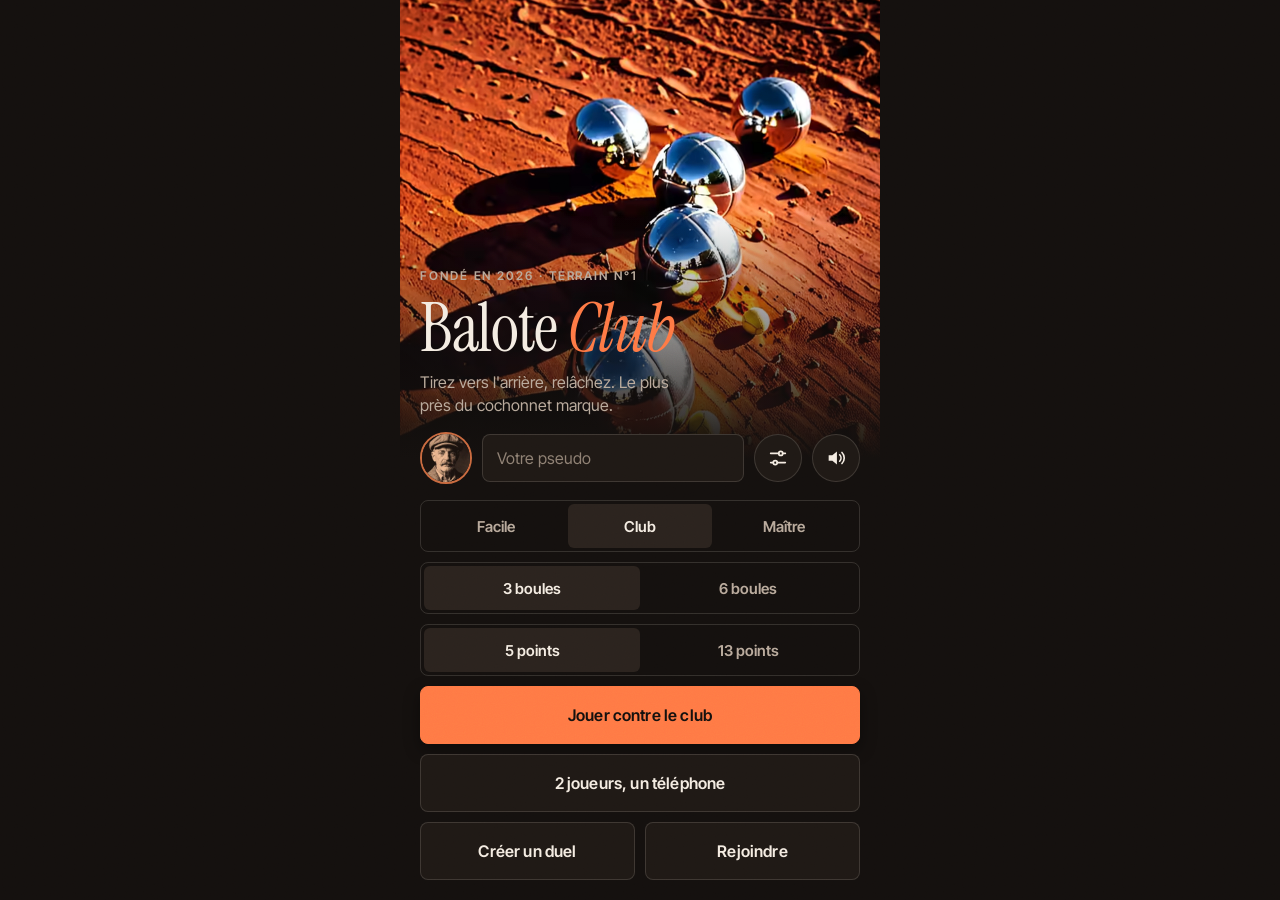
==== index.html @ 2eed2e24 "Terrain long et très long : roulage allongé, caméra redressée, pas de terrain plus court que 640 Co-" ====
<!doctype html>
<html lang="fr">
<head>
  <meta charset="utf-8">
  <meta name="viewport" content="width=device-width, initial-scale=1, viewport-fit=cover">
  <meta name="theme-color" content="#14100e">
  <meta name="description" content="Balote Club — pétanque tour par tour, en solo contre le club ou en duel à distance.">
  <title>Balote Club</title>
  <link rel="icon" href="data:image/svg+xml,%3Csvg xmlns='http://www.w3.org/2000/svg' viewBox='0 0 32 32'%3E%3Ccircle cx='16' cy='16' r='15' fill='%2314100e'/%3E%3Ccircle cx='16' cy='16' r='9' fill='%23c96a3f'/%3E%3Ccircle cx='13' cy='13' r='3' fill='%23f0a17c'/%3E%3C/svg%3E">
  <link rel="preload" href="assets/fonts/instrument-serif-latin-400.woff2" as="font" type="font/woff2" crossorigin>
  <link rel="preload" href="assets/fonts/inter-tight-latin-600.woff2" as="font" type="font/woff2" crossorigin>
  <link rel="preload" as="image" type="image/avif"
        imagesrcset="assets/img/hero-720.avif 720w, assets/img/hero-1080.avif 1080w, assets/img/hero-1440.avif 1440w"
        imagesizes="(min-width: 560px) 480px, 100vw" fetchpriority="high">
  <link rel="stylesheet" href="css/tokens.css">
  <link rel="stylesheet" href="css/app.css">
  <script type="module" src="js/main.js"></script>
</head>
<body>
  <div class="grain" aria-hidden="true"></div>

  <main id="app" class="app">

    <!-- Menu -->
    <section id="ecran-menu" class="ecran ecran--menu est-actif" aria-labelledby="titre-menu">
      <picture class="hero">
        <source type="image/avif" srcset="assets/img/hero-720.avif 720w, assets/img/hero-1080.avif 1080w, assets/img/hero-1440.avif 1440w" sizes="(min-width: 560px) 480px, 100vw">
        <source type="image/webp" srcset="assets/img/hero-720.webp 720w, assets/img/hero-1080.webp 1080w, assets/img/hero-1440.webp 1440w" sizes="(min-width: 560px) 480px, 100vw">
        <img src="assets/img/hero-1080.webp" width="1080" height="1350" alt="Trois boules et un cochonnet sur l'argile, en lumière rasante de fin de journée" loading="eager" fetchpriority="high" decoding="async">
      </picture>
      <div class="menu-corps">
        <p class="surtitre">Fondé en 2026 · Terrain n°1</p>
        <h1 id="titre-menu" class="titre">Balote <em>Club</em></h1>
        <p class="accroche">Tirez vers l'arrière, relâchez. Le plus près du cochonnet marque.</p>

        <div class="profil">
          <button type="button" class="avatar-btn" id="btn-avatar" aria-label="Changer d'avatar">
            <img id="avatar-moi" src="assets/avatars/01.webp" width="48" height="48" alt="">
          </button>
          <label class="champ champ--pseudo">
            <span class="sr">Pseudo</span>
            <input id="pseudo" type="text" maxlength="14" autocomplete="nickname" spellcheck="false" placeholder="Votre pseudo">
          </label>
          <button type="button" class="icone-btn" id="btn-reglages" aria-label="Réglages du terrain">
            <svg viewBox="0 0 24 24" width="22" height="22" aria-hidden="true"><path d="M4 7h9M17 7h3M4 17h3M11 17h9" stroke="currentColor" stroke-width="1.8" stroke-linecap="round" fill="none"/><circle cx="15" cy="7" r="2.2" fill="none" stroke="currentColor" stroke-width="1.8"/><circle cx="9" cy="17" r="2.2" fill="none" stroke="currentColor" stroke-width="1.8"/></svg>
          </button>
          <button type="button" class="icone-btn" id="btn-son" aria-pressed="true" aria-label="Son activé">
            <svg viewBox="0 0 24 24" width="22" height="22" aria-hidden="true"><path class="ic-hp" d="M4 9h4l5-4v14l-5-4H4z" fill="currentColor"/><path class="ic-on" d="M16 8.5a5 5 0 0 1 0 7M18.5 6a8.5 8.5 0 0 1 0 12" stroke="currentColor" stroke-width="1.8" fill="none" stroke-linecap="round"/><path class="ic-off" d="M16 9l5 6M21 9l-5 6" stroke="currentColor" stroke-width="1.8" stroke-linecap="round"/></svg>
          </button>
        </div>

        <div class="actions">
          <div class="segment" role="radiogroup" aria-label="Niveau du bot">
            <button type="button" role="radio" aria-checked="false" data-niveau="0">Facile</button>
            <button type="button" role="radio" aria-checked="true" data-niveau="1">Club</button>
            <button type="button" role="radio" aria-checked="false" data-niveau="2">Maître</button>
          </div>
          <div class="segment segment--boules" role="radiogroup" aria-label="Boules par joueur (solo)">
            <button type="button" role="radio" aria-checked="true" data-boules="3">3 boules</button>
            <button type="button" role="radio" aria-checked="false" data-boules="6">6 boules</button>
          </div>
          <div class="segment segment--but" role="radiogroup" aria-label="Points pour gagner (solo et deux joueurs)">
            <button type="button" role="radio" aria-checked="true" data-but="5">5 points</button>
            <button type="button" role="radio" aria-checked="false" data-but="13">13 points</button>
          </div>
          <button type="button" class="btn btn--plein" id="btn-solo">Jouer contre le club</button>
          <button type="button" class="btn" id="btn-local">2 joueurs, un téléphone</button>
          <div class="rangee">
            <button type="button" class="btn" id="btn-creer">Créer un duel</button>
            <button type="button" class="btn" id="btn-rejoindre">Rejoindre</button>
          </div>
        </div>
      </div>
    </section>

    <!-- Rejoindre -->
    <section id="ecran-rejoindre" class="ecran ecran--salon" aria-labelledby="titre-rejoindre" hidden>
      <div class="fond-ambiance" aria-hidden="true"></div>
      <div class="salon-corps">
        <p class="surtitre">Duel à distance</p>
        <h2 id="titre-rejoindre" class="titre titre--m">Entrer le code</h2>
        <form id="form-code" class="form-code" autocomplete="off">
          <label class="champ champ--code">
            <span class="sr">Code du salon</span>
            <input id="saisie-code" type="text" inputmode="text" maxlength="5" pattern="[A-Za-z0-9]{5}" autocapitalize="characters" spellcheck="false" placeholder="A1B2C" required>
          </label>
          <p id="erreur-code" class="message message--erreur" role="alert"></p>
          <button type="submit" class="btn btn--plein">Rejoindre la partie</button>
        </form>
        <button type="button" class="btn btn--fantome" data-retour>Retour</button>
      </div>
    </section>

    <!-- Salon -->
    <section id="ecran-salon" class="ecran ecran--salon" aria-labelledby="titre-salon" hidden>
      <div class="fond-ambiance" aria-hidden="true"></div>
      <div class="salon-corps">
        <p class="surtitre">Salon privé</p>
        <h2 id="titre-salon" class="titre titre--m">Code du duel</h2>
        <p id="code-salon" class="code" aria-live="polite">-----</p>
        <button type="button" class="btn" id="btn-copier">Copier le lien</button>
        <div class="vs">
          <div class="joueur joueur--rouge">
            <img id="salon-avatar-0" src="assets/avatars/01.webp" width="72" height="72" alt="">
            <span id="salon-nom-0">Vous</span>
          </div>
          <span class="vs-sep">contre</span>
          <div class="joueur joueur--bleu">
            <img id="salon-avatar-1" src="assets/avatars/01.webp" width="72" height="72" alt="" class="est-vide">
            <span id="salon-nom-1">En attente</span>
          </div>
        </div>
        <p id="statut-salon" class="message" aria-live="polite">En attente d'un adversaire…</p>
        <button type="button" class="btn btn--fantome" id="btn-annuler-salon">Annuler</button>
      </div>
    </section>

    <!-- Jeu -->
    <section id="ecran-jeu" class="ecran ecran--jeu" aria-label="Partie en cours" hidden>
      <div class="scene">
        <canvas id="terrain" tabindex="0" aria-label="Terrain. Glissez vers l'arrière puis relâchez pour lancer. Au clavier : flèches gauche et droite pour viser, haut et bas pour doser, espace pour lancer."></canvas>
        <header class="hud">
          <div class="chip chip--rouge">
            <img id="hud-avatar-0" src="assets/avatars/01.webp" width="32" height="32" alt="">
            <div class="chip-txt"><span id="hud-nom-0" class="chip-nom">Vous</span><span class="chip-boules" id="hud-boules-0" aria-label="Boules restantes">3</span></div>
            <strong id="hud-score-0" class="chip-score">0</strong>
          </div>
          <p class="hud-manche" id="hud-manche">Mène 1</p>
          <div class="chip chip--bleu">
            <strong id="hud-score-1" class="chip-score">0</strong>
            <div class="chip-txt"><span id="hud-nom-1" class="chip-nom">Club</span><span class="chip-boules" id="hud-boules-1" aria-label="Boules restantes">3</span></div>
            <img id="hud-avatar-1" src="assets/avatars/02.webp" width="32" height="32" alt="">
          </div>
        </header>
        <p id="score-live" class="sr" aria-live="polite"></p>
        <div class="bas">
          <p id="bandeau" class="bandeau" aria-live="assertive">À vous de jouer</p>
          <button type="button" class="icone-btn icone-btn--sombre" id="btn-quitter" aria-label="Quitter la partie">
            <svg viewBox="0 0 24 24" width="20" height="20" aria-hidden="true"><path d="M6 6l12 12M18 6L6 18" stroke="currentColor" stroke-width="2" stroke-linecap="round"/></svg>
          </button>
        </div>
      </div>
    </section>

    <!-- Fin -->
    <section id="ecran-fin" class="ecran ecran--fin" aria-labelledby="titre-fin" hidden>
      <div class="fond-ambiance" aria-hidden="true"></div>
      <div class="salon-corps">
        <p class="surtitre" id="fin-surtitre">Fin de partie</p>
        <h2 id="titre-fin" class="titre">Victoire</h2>
        <div class="vs vs--fin">
          <div class="joueur joueur--rouge">
            <img id="fin-avatar-0" src="assets/avatars/01.webp" width="72" height="72" alt="">
            <span id="fin-nom-0">Vous</span>
            <strong id="fin-score-0" class="score-fin">5</strong>
          </div>
          <span class="vs-sep">à</span>
          <div class="joueur joueur--bleu">
            <img id="fin-avatar-1" src="assets/avatars/02.webp" width="72" height="72" alt="">
            <span id="fin-nom-1">Club</span>
            <strong id="fin-score-1" class="score-fin">3</strong>
          </div>
        </div>
        <p id="fin-detail" class="message"></p>
        <button type="button" class="btn btn--plein" id="btn-rejouer">Rejouer</button>
        <button type="button" class="btn btn--fantome" data-retour>Menu</button>
      </div>
    </section>

    <!-- Chargement -->
    <div id="chargement" class="chargement" role="status" aria-live="polite">
      <p class="titre titre--m">Balote <em>Club</em></p>
      <div class="jauge" aria-hidden="true"><span id="jauge-remplie"></span></div>
      <p id="chargement-txt" class="message">Chargement…</p>
      <button type="button" class="btn" id="btn-reessayer" hidden>Réessayer</button>
    </div>
  </main>

  <dialog id="dialogue-avatar" class="dialogue" aria-labelledby="titre-avatar">
    <h2 id="titre-avatar" class="titre titre--s">Choisir un portrait</h2>
    <div class="grille-avatars" id="grille-avatars"></div>
    <button type="button" class="btn btn--fantome" id="btn-fermer-avatar">Fermer</button>
  </dialog>

  <dialog id="dialogue-reglages" class="dialogue" aria-labelledby="titre-reglages">
    <h2 id="titre-reglages" class="titre titre--s">Réglages du terrain</h2>
    <div class="reglage">
      <p class="reglage-nom">Roulage</p>
      <div class="segment segment--sol" role="radiogroup" aria-label="Terrain (solo et deux joueurs)">
        <button type="button" role="radio" aria-checked="false" data-sol="lisse">Lisse</button>
        <button type="button" role="radio" aria-checked="true" data-sol="terre">Terre</button>
        <button type="button" role="radio" aria-checked="false" data-sol="gravier">Gravier</button>
      </div>
      <p class="reglage-aide">Lisse roule le plus, gravier le moins.</p>
    </div>
    <div class="reglage">
      <label class="reglage-nom" for="reglage-cailloux">Cailloux <output id="sortie-cailloux">30 %</output></label>
      <input type="range" id="reglage-cailloux" min="0" max="100" step="10" value="30">
      <p class="reglage-aide">Ils dévient les boules : plus il y en a, plus c'est dur.</p>
    </div>
    <div class="reglage">
      <p class="reglage-nom">Longueur</p>
      <div class="segment segment--longueur" role="radiogroup" aria-label="Longueur du terrain (solo et deux joueurs)">
        <button type="button" role="radio" aria-checked="true" data-longueur="normal">Normal</button>
        <button type="button" role="radio" aria-checked="false" data-longueur="long">Long</button>
        <button type="button" role="radio" aria-checked="false" data-longueur="tresLong">Très long</button>
      </div>
    </div>
    <p class="reglage-aide">Les duels en ligne utilisent toujours Terre, 30 % de cailloux et la longueur normale.</p>
    <button type="button" class="btn btn--plein" id="btn-fermer-reglages">Fermer</button>
  </dialog>

  <dialog id="dialogue-passage" class="dialogue" aria-labelledby="titre-passage">
    <h2 id="titre-passage" class="titre titre--s">Au tour de Joueur</h2>
    <p class="message">Passez-lui le téléphone, puis touchez Prêt.</p>
    <button type="button" class="btn btn--plein" id="btn-passage-pret">Prêt</button>
  </dialog>

  <dialog id="dialogue-quitter" class="dialogue" aria-labelledby="titre-quitter">
    <h2 id="titre-quitter" class="titre titre--s">Quitter la partie ?</h2>
    <p class="message" id="quitter-detail">La partie en cours sera perdue.</p>
    <div class="rangee">
      <button type="button" class="btn" id="btn-quitter-non">Continuer</button>
      <button type="button" class="btn btn--plein" id="btn-quitter-oui">Quitter</button>
    </div>
  </dialog>
</body>
</html>
---- css/tokens.css ----
@font-face {
  font-family: "Instrument Serif";
  src: url("../assets/fonts/instrument-serif-latin-400.woff2") format("woff2");
  font-weight: 400;
  font-style: normal;
  font-display: swap;
}
@font-face {
  font-family: "Instrument Serif";
  src: url("../assets/fonts/instrument-serif-latin-400-italic.woff2") format("woff2");
  font-weight: 400;
  font-style: italic;
  font-display: swap;
}
/* Google Fonts sert Inter Tight en police variable : les fichiers 400 et 600 sont
   identiques, on n'en charge qu'un pour couvrir les deux graisses. */
@font-face {
  font-family: "Inter Tight";
  src: url("../assets/fonts/inter-tight-latin-600.woff2") format("woff2");
  font-weight: 400 600;
  font-display: swap;
}

:root {
  /* Palette */
  --argile: #c96a3f;
  --braise: #ff7a45;
  --espresso: #14100e;
  --espresso-2: #1f1915;
  --espresso-3: #2b231e;
  --creme: #f4ece2;
  --creme-2: #b9aa9c;
  --ok: #8fc98a;
  --erreur: #ff8a7a;
  --rouge-equipe: #e07a4f;
  --bleu-equipe: #8fb0d4;
  --ligne: rgba(244, 236, 226, 0.14);

  /* Typo */
  --serif: "Instrument Serif", Georgia, "Times New Roman", serif;
  --sans: "Inter Tight", system-ui, -apple-system, "Segoe UI", Roboto, sans-serif;

  /* Rayons */
  --r-1: 4px;
  --r-2: 8px;
  --r-3: 14px;
  --r-rond: 999px;

  /* Ombres */
  --ombre-1: 0 1px 2px rgba(0, 0, 0, 0.35);
  --ombre-2: 0 6px 16px rgba(0, 0, 0, 0.4);
  --ombre-3: 0 18px 44px rgba(0, 0, 0, 0.55);

  /* Courbes */
  --ease-sortie: cubic-bezier(0.16, 1, 0.3, 1);
  --ease-ressort: cubic-bezier(0.34, 1.4, 0.64, 1);

  /* Zones sûres */
  --safe-t: env(safe-area-inset-top, 0px);
  --safe-b: env(safe-area-inset-bottom, 0px);

  --bouton-h: 58px;
  --gouttiere: 20px;
}
---- css/app.css ----
*, *::before, *::after { box-sizing: border-box; }

html, body {
  margin: 0;
  height: 100%;
  background: var(--espresso);
  color: var(--creme);
  font-family: var(--sans);
  font-size: 16px;
  line-height: 1.4;
  overscroll-behavior: none;
  -webkit-text-size-adjust: 100%;
  -webkit-tap-highlight-color: transparent;
}
body { overflow: hidden; }

img { display: block; max-width: 100%; }
button, input { font: inherit; color: inherit; }
[hidden] { display: none !important; }

.sr {
  position: absolute; width: 1px; height: 1px; margin: -1px; padding: 0;
  overflow: hidden; clip: rect(0 0 0 0); white-space: nowrap; border: 0;
}

:focus { outline: none; }
:focus-visible {
  outline: 2px solid var(--braise);
  outline-offset: 3px;
}

/* Grain argentique : overlay inerte */
.grain {
  position: fixed; inset: 0; z-index: 50; pointer-events: none;
  opacity: 0.07; mix-blend-mode: overlay;
  background-image: url("data:image/svg+xml;utf8,<svg xmlns='http://www.w3.org/2000/svg' width='160' height='160'><filter id='n'><feTurbulence type='fractalNoise' baseFrequency='.9' numOctaves='2' stitchTiles='stitch'/></filter><rect width='100%' height='100%' filter='url(%23n)'/></svg>");
}

/* Coque : colonne portrait centrée */
.app {
  position: relative;
  width: 100%;
  max-width: 480px;
  height: 100vh;
  height: 100dvh;
  margin: 0 auto;
  overflow: hidden;
  background: var(--espresso);
}

.ecran {
  position: absolute; inset: 0;
  display: flex; flex-direction: column;
  opacity: 0;
  transform: translateY(12px);
  transition: opacity 0.32s var(--ease-sortie), transform 0.42s var(--ease-sortie);
  pointer-events: none;
}
.ecran.est-actif { opacity: 1; transform: none; pointer-events: auto; }

/* Typo */
.surtitre {
  margin: 0;
  font-size: 0.75rem; font-weight: 600;
  letter-spacing: 0.16em; text-transform: uppercase;
  color: var(--creme-2);
}
.titre {
  margin: 0;
  font-family: var(--serif); font-weight: 400;
  font-size: clamp(3rem, 15vw, 4.25rem);
  line-height: 0.92; letter-spacing: -0.02em;
}
.titre em { font-style: italic; color: var(--braise); }
.titre--m { font-size: 2.5rem; }
.titre--s { font-size: 1.75rem; }
.accroche { margin: 0; color: var(--creme-2); max-width: 30ch; }
.message { margin: 0; min-height: 1.4em; color: var(--creme-2); text-align: center; }
.message--erreur { color: var(--erreur); }

/* Boutons */
.btn {
  display: inline-flex; align-items: center; justify-content: center;
  min-height: var(--bouton-h);
  padding: 0 22px;
  border: 1px solid var(--ligne);
  border-radius: var(--r-2);
  background: var(--espresso-2);
  font-weight: 600; font-size: 1rem; letter-spacing: 0.01em;
  cursor: pointer;
  transition: transform 0.18s var(--ease-ressort), background-color 0.2s, border-color 0.2s;
  touch-action: manipulation;
}
.btn:hover { border-color: rgba(244, 236, 226, 0.3); }
.btn:active { transform: scale(0.97); }
.btn[disabled] { opacity: 0.5; cursor: default; }
.btn--plein {
  background: var(--braise); border-color: var(--braise); color: var(--espresso);
  box-shadow: var(--ombre-2);
}
.btn--plein:hover { background: #ff8c5e; border-color: #ff8c5e; }
.btn--fantome { background: transparent; border-color: transparent; color: var(--creme-2); }

.icone-btn {
  flex: none;
  display: grid; place-items: center;
  width: 48px; height: 48px;
  border: 1px solid var(--ligne); border-radius: var(--r-rond);
  background: var(--espresso-2); cursor: pointer;
}
.icone-btn--sombre { background: rgba(20, 16, 14, 0.7); }
#btn-son .ic-off { display: none; }
#btn-son[aria-pressed="false"] .ic-on { display: none; }
#btn-son[aria-pressed="false"] .ic-off { display: inline; }

.rangee { display: flex; gap: 10px; }
.rangee > * { flex: 1; }

/* Menu */
.ecran--menu { justify-content: flex-end; }
.hero {
  position: absolute; inset: 0 0 auto 0;
  height: 52%;
}
.hero img { width: 100%; height: 100%; object-fit: cover; object-position: 50% 30%; }
.hero::after {
  content: ""; position: absolute; inset: 0;
  background: linear-gradient(180deg, rgba(20, 16, 14, 0) 45%, var(--espresso) 98%);
}
.menu-corps {
  position: relative;
  display: flex; flex-direction: column; gap: 12px;
  padding: 0 var(--gouttiere) calc(var(--gouttiere) + var(--safe-b));
}
.profil { display: flex; align-items: center; gap: 10px; margin-top: 4px; }
.avatar-btn {
  flex: none; padding: 0; width: 52px; height: 52px;
  border: 2px solid var(--argile); border-radius: var(--r-rond);
  overflow: hidden; background: var(--espresso-3); cursor: pointer;
}
.avatar-btn img { width: 100%; height: 100%; object-fit: cover; }
.champ { display: block; flex: 1; }
.champ input {
  width: 100%; min-height: 48px; padding: 0 14px;
  border: 1px solid var(--ligne); border-radius: var(--r-2);
  background: var(--espresso-2);
  font-size: 1rem;
}
.champ input::placeholder { color: #8f8174; }
.champ input:focus-visible { outline-offset: 0; }

.actions { display: flex; flex-direction: column; gap: 10px; margin-top: 4px; }
.segment {
  display: flex; padding: 3px;
  border: 1px solid var(--ligne); border-radius: var(--r-2);
}
.segment button {
  flex: 1; min-height: 44px;
  border: 0; border-radius: 6px; background: transparent;
  color: var(--creme-2); font-weight: 600; font-size: 0.9375rem; cursor: pointer;
}
.segment button[aria-checked="true"] { background: var(--espresso-3); color: var(--creme); }

/* Salon / fin */
.ecran--salon, .ecran--fin { justify-content: center; }
.fond-ambiance {
  position: absolute; inset: 0;
  background-color: var(--espresso);
  background-size: cover; background-position: center;
  opacity: 0.35;
}
.fond-ambiance::after {
  content: ""; position: absolute; inset: 0;
  background: radial-gradient(ellipse at 50% 40%, rgba(20, 16, 14, 0.2), var(--espresso) 85%);
}
.salon-corps {
  position: relative;
  display: flex; flex-direction: column; align-items: stretch; gap: 14px;
  padding: calc(var(--gouttiere) + var(--safe-t)) var(--gouttiere) calc(var(--gouttiere) + var(--safe-b));
  text-align: center;
}
.code {
  margin: 0;
  font-family: var(--serif); font-size: 4rem; line-height: 1;
  letter-spacing: 0.12em; color: var(--braise);
}
.form-code { display: flex; flex-direction: column; gap: 12px; }
.champ--code input {
  min-height: 72px; text-align: center;
  font-family: var(--serif); font-size: 2.5rem; letter-spacing: 0.2em; text-transform: uppercase;
}
.vs { display: flex; align-items: center; justify-content: center; gap: 18px; margin: 10px 0; }
.joueur { display: flex; flex-direction: column; align-items: center; gap: 6px; width: 110px; font-weight: 600; }
.joueur img {
  width: 72px; height: 72px; border-radius: var(--r-rond); object-fit: cover;
  border: 2px solid var(--rouge-equipe); background: var(--espresso-3);
}
.joueur--bleu img { border-color: var(--bleu-equipe); }
.joueur img.est-vide { opacity: 0.25; filter: grayscale(1); }
.joueur span { max-width: 100%; overflow: hidden; text-overflow: ellipsis; white-space: nowrap; }
.vs-sep { font-family: var(--serif); font-style: italic; color: var(--creme-2); font-size: 1.25rem; }
.score-fin { font-family: var(--serif); font-weight: 400; font-size: 3.5rem; line-height: 1; }

/* Jeu */
.ecran--jeu { background: #1a1310; }
.scene { position: relative; flex: 1; overflow: hidden; }
#terrain {
  position: absolute; inset: 0; width: 100%; height: 100%;
  touch-action: none; user-select: none; -webkit-user-select: none;
  cursor: crosshair;
}
#terrain:focus-visible { outline-offset: -3px; }
.hud {
  position: absolute; top: 0; left: 0; right: 0;
  display: flex; align-items: flex-start; justify-content: space-between; gap: 6px;
  padding: calc(10px + var(--safe-t)) 10px 0;
  pointer-events: none;
}
.chip {
  display: flex; align-items: center; gap: 8px;
  padding: 4px 10px 4px 4px;
  border-radius: var(--r-rond);
  background: rgba(20, 16, 14, 0.78);
  border: 1px solid var(--ligne);
  box-shadow: var(--ombre-1);
  transition: border-color 0.25s, box-shadow 0.25s;
}
.chip--bleu { flex-direction: row; padding: 4px 4px 4px 10px; }
.chip img { width: 32px; height: 32px; border-radius: var(--r-rond); object-fit: cover; border: 1.5px solid var(--rouge-equipe); }
.chip--bleu img { border-color: var(--bleu-equipe); }
.chip-txt { display: flex; flex-direction: column; line-height: 1.1; min-width: 0; }
.chip--bleu .chip-txt { text-align: right; }
.chip-nom { font-size: 0.75rem; font-weight: 600; max-width: 76px; overflow: hidden; text-overflow: ellipsis; white-space: nowrap; }
.chip-boules { font-size: 0.6875rem; color: var(--creme-2); letter-spacing: 0.2em; }
.chip-score { font-family: var(--serif); font-weight: 400; font-size: 1.75rem; line-height: 1; min-width: 1ch; text-align: center; }
.chip.est-au-tour { border-color: var(--braise); box-shadow: 0 0 0 1px var(--braise), var(--ombre-2); }
.hud-manche {
  margin: 10px 0 0; font-size: 0.6875rem; font-weight: 600;
  letter-spacing: 0.16em; text-transform: uppercase; color: var(--creme-2);
}
.bas {
  position: absolute; left: 0; right: 0; bottom: 0;
  display: flex; align-items: center; gap: 10px;
  padding: 0 10px calc(8px + var(--safe-b));
  pointer-events: none;
}
.bas > * { pointer-events: auto; }
.bas .icone-btn { width: 44px; height: 44px; }
.bandeau {
  flex: 1; margin: 0;
  min-height: 44px; display: flex; align-items: center; justify-content: center;
  padding: 0 14px;
  border-radius: var(--r-rond);
  background: rgba(20, 16, 14, 0.78);
  border: 1px solid var(--ligne);
  font-weight: 600; font-size: 0.9375rem; text-align: center;
  pointer-events: none;
}
.bandeau.est-moi { color: var(--braise); border-color: rgba(255, 122, 69, 0.45); }

/* Chargement */
.chargement {
  position: absolute; inset: 0; z-index: 20;
  display: flex; flex-direction: column; align-items: center; justify-content: center; gap: 18px;
  background: var(--espresso);
  transition: opacity 0.35s var(--ease-sortie);
}
.chargement.est-fini { opacity: 0; pointer-events: none; }
.jauge { width: 180px; height: 3px; border-radius: 2px; background: var(--espresso-3); overflow: hidden; }
#jauge-remplie { display: block; height: 100%; width: 0; background: var(--braise); transition: width 0.2s linear; }

/* Dialogues */
.dialogue {
  width: min(92vw, 400px);
  padding: 22px var(--gouttiere);
  border: 1px solid var(--ligne); border-radius: var(--r-3);
  background: var(--espresso-2); color: var(--creme);
  box-shadow: var(--ombre-3);
}
.dialogue::backdrop { background: rgba(10, 8, 7, 0.72); }
.dialogue[open] { display: flex; flex-direction: column; gap: 16px; }
.grille-avatars { display: grid; grid-template-columns: repeat(3, 1fr); gap: 12px; }
.grille-avatars button {
  padding: 0; aspect-ratio: 1; border-radius: var(--r-rond);
  border: 2px solid transparent; background: var(--espresso-3); overflow: hidden; cursor: pointer;
}
.grille-avatars button[aria-pressed="true"] { border-color: var(--braise); }
.grille-avatars img { width: 100%; height: 100%; object-fit: cover; }

/* Réglages */
.reglage { display: flex; flex-direction: column; gap: 8px; }
.reglage-nom { margin: 0; display: flex; justify-content: space-between; font-weight: 600; }
.reglage-nom output { color: var(--braise); }
.reglage-aide { margin: 0; color: var(--creme-2); font-size: 0.8125rem; }
.reglage input[type="range"] { width: 100%; accent-color: var(--braise); min-height: 32px; }

/* Écrans courts (iPhone SE et moins) */
@media (max-height: 700px) {
  .hero { height: 44%; }
  .menu-corps { gap: 10px; }
  .titre { font-size: 3rem; }
  .accroche { font-size: 0.9375rem; }
  .code { font-size: 3.25rem; }
}

@media (prefers-reduced-motion: reduce) {
  .ecran, .ecran.est-actif { transform: none; transition: opacity 0.2s linear; }
  .btn, .btn:active { transform: none; transition: none; }
  #jauge-remplie { transition: none; }
}
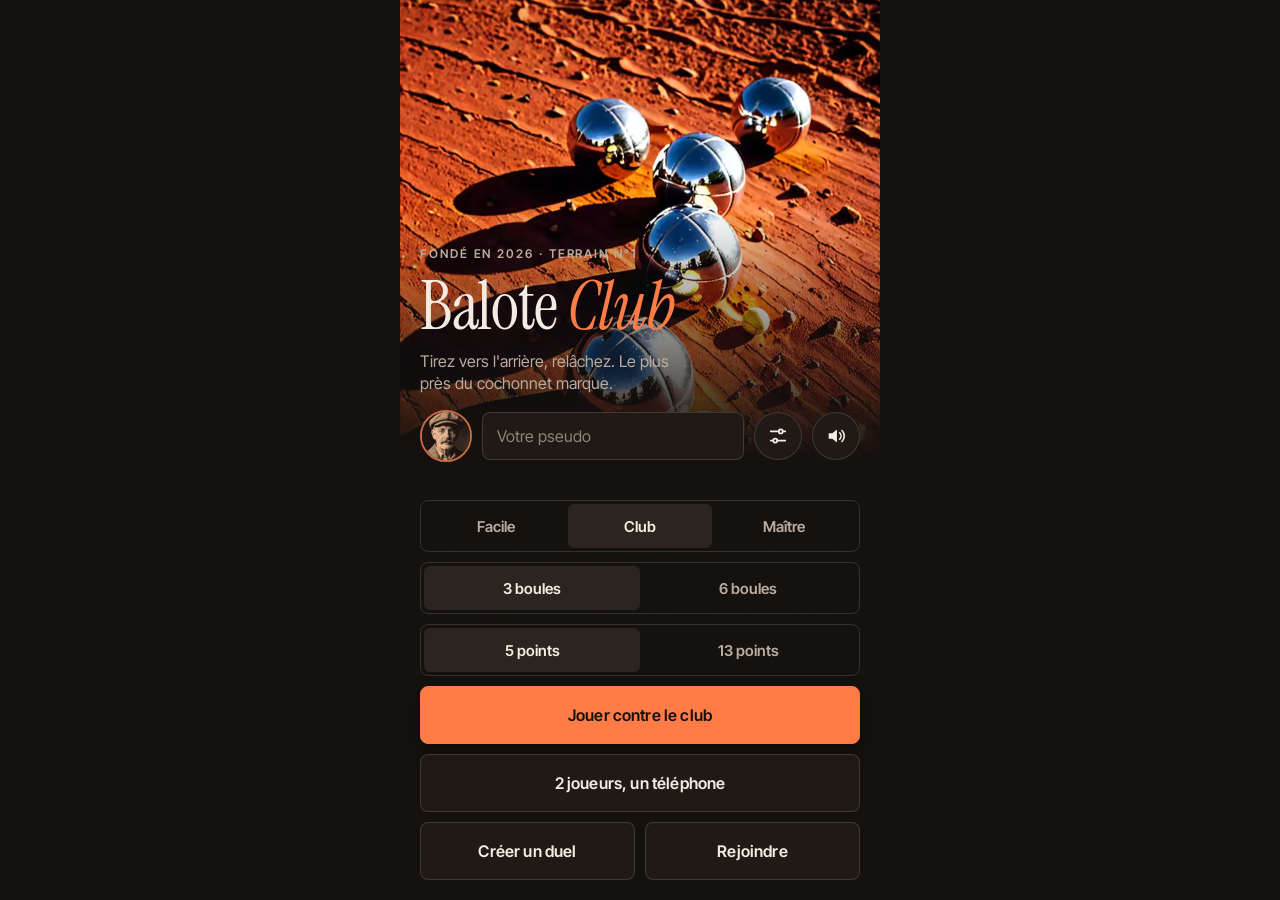
==== commit 01078ccd: "Profil : pseudo réservé avec mot de passe, portrait ou photo, vérification de l'adversaire en duel (" ====
--- a/index.html
+++ b/index.html
@@ -41,13 +41,15 @@
             <span class="sr">Pseudo</span>
             <input id="pseudo" type="text" maxlength="14" autocomplete="nickname" spellcheck="false" placeholder="Votre pseudo">
           </label>
-          <button type="button" class="icone-btn" id="btn-reglages" aria-label="Réglages du terrain">
+          <button type="button" class="icone-btn" id="btn-reglages" aria-label="Réglages">
             <svg viewBox="0 0 24 24" width="22" height="22" aria-hidden="true"><path d="M4 7h9M17 7h3M4 17h3M11 17h9" stroke="currentColor" stroke-width="1.8" stroke-linecap="round" fill="none"/><circle cx="15" cy="7" r="2.2" fill="none" stroke="currentColor" stroke-width="1.8"/><circle cx="9" cy="17" r="2.2" fill="none" stroke="currentColor" stroke-width="1.8"/></svg>
           </button>
           <button type="button" class="icone-btn" id="btn-son" aria-pressed="true" aria-label="Son activé">
             <svg viewBox="0 0 24 24" width="22" height="22" aria-hidden="true"><path class="ic-hp" d="M4 9h4l5-4v14l-5-4H4z" fill="currentColor"/><path class="ic-on" d="M16 8.5a5 5 0 0 1 0 7M18.5 6a8.5 8.5 0 0 1 0 12" stroke="currentColor" stroke-width="1.8" fill="none" stroke-linecap="round"/><path class="ic-off" d="M16 9l5 6M21 9l-5 6" stroke="currentColor" stroke-width="1.8" stroke-linecap="round"/></svg>
           </button>
         </div>
+
+        <p class="message message--pseudo" id="pseudo-msg" role="status"></p>
 
         <div class="actions">
           <div class="segment" role="radiogroup" aria-label="Niveau du bot">
@@ -176,14 +178,40 @@
     </div>
   </main>
 
-  <dialog id="dialogue-avatar" class="dialogue" aria-labelledby="titre-avatar">
-    <h2 id="titre-avatar" class="titre titre--s">Choisir un portrait</h2>
-    <div class="grille-avatars" id="grille-avatars"></div>
+  <dialog id="dialogue-avatar" class="dialogue dialogue--profil" aria-labelledby="titre-avatar">
+    <h2 id="titre-avatar" class="titre titre--s">Mon profil</h2>
+    <div class="reglage">
+      <p class="reglage-nom">Portrait</p>
+      <div class="grille-avatars" id="grille-avatars"></div>
+      <button type="button" class="btn" id="btn-photo">Utiliser ma photo</button>
+      <input type="file" id="fichier-photo" accept="image/*" hidden>
+    </div>
+    <div class="reglage">
+      <p class="reglage-nom">Pseudo réservé</p>
+      <p class="reglage-aide" id="compte-etat">Sans réservation, votre pseudo est libre tant que personne ne l'a réservé.</p>
+      <form id="form-reserver" class="form-compte" autocomplete="off">
+        <label class="sr" for="mdp-reserver">Mot de passe</label>
+        <input id="mdp-reserver" type="password" minlength="4" maxlength="64" autocomplete="new-password" placeholder="Mot de passe (4 caractères minimum)" required>
+        <button type="submit" class="btn btn--plein" id="btn-reserver">Réserver mon pseudo</button>
+      </form>
+      <details class="deja" id="bloc-connexion">
+        <summary>J'ai déjà un pseudo réservé</summary>
+        <form id="form-connexion" class="form-compte" autocomplete="off">
+          <label class="sr" for="connexion-pseudo">Pseudo</label>
+          <input id="connexion-pseudo" type="text" maxlength="14" autocomplete="username" placeholder="Pseudo" required>
+          <label class="sr" for="connexion-mdp">Mot de passe</label>
+          <input id="connexion-mdp" type="password" maxlength="64" autocomplete="current-password" placeholder="Mot de passe" required>
+          <button type="submit" class="btn">Me connecter</button>
+        </form>
+      </details>
+      <button type="button" class="btn" id="btn-deconnexion" hidden>Se déconnecter de ce pseudo</button>
+      <p class="message" id="compte-message" role="status"></p>
+    </div>
     <button type="button" class="btn btn--fantome" id="btn-fermer-avatar">Fermer</button>
   </dialog>
 
   <dialog id="dialogue-reglages" class="dialogue" aria-labelledby="titre-reglages">
-    <h2 id="titre-reglages" class="titre titre--s">Réglages du terrain</h2>
+    <h2 id="titre-reglages" class="titre titre--s">Réglages</h2>
     <div class="reglage">
       <p class="reglage-nom">Roulage</p>
       <div class="segment segment--sol" role="radiogroup" aria-label="Terrain (solo et deux joueurs)">
@@ -205,6 +233,13 @@
         <button type="button" role="radio" aria-checked="false" data-longueur="long">Long</button>
         <button type="button" role="radio" aria-checked="false" data-longueur="tresLong">Très long</button>
       </div>
+    </div>
+    <div class="reglage">
+      <label class="reglage-nom" for="reglage-musique">Musique <output id="sortie-musique">40 %</output></label>
+      <input type="range" id="reglage-musique" min="0" max="100" step="10" value="40">
+      <label class="sr" for="reglage-piste">Piste</label>
+      <select id="reglage-piste" class="liste"></select>
+      <p class="reglage-aide" id="piste-en-cours">Six ambiances chill, enchaînées ou au choix.</p>
     </div>
     <p class="reglage-aide">Les duels en ligne utilisent toujours Terre, 30 % de cailloux et la longueur normale.</p>
     <button type="button" class="btn btn--plein" id="btn-fermer-reglages">Fermer</button>
--- a/css/app.css
+++ b/css/app.css
@@ -287,11 +287,29 @@
 .grille-avatars button[aria-pressed="true"] { border-color: var(--braise); }
 .grille-avatars img { width: 100%; height: 100%; object-fit: cover; }
 
+/* Profil */
+.dialogue--profil { max-height: 92vh; overflow-y: auto; }
+.form-compte { display: flex; flex-direction: column; gap: 8px; }
+.form-compte input {
+  min-height: 44px; padding: 0 12px;
+  border: 1px solid var(--ligne); border-radius: var(--r-2);
+  background: var(--espresso-3); color: var(--creme); font: inherit;
+}
+.deja summary { cursor: pointer; color: var(--creme-2); padding: 8px 0; }
+.deja[open] summary { margin-bottom: 8px; }
+.message--pseudo { margin: -6px 0 0; min-height: 1.2em; font-size: 0.8125rem; }
+.grille-avatars img { display: block; }
+
 /* Réglages */
 .reglage { display: flex; flex-direction: column; gap: 8px; }
 .reglage-nom { margin: 0; display: flex; justify-content: space-between; font-weight: 600; }
 .reglage-nom output { color: var(--braise); }
 .reglage-aide { margin: 0; color: var(--creme-2); font-size: 0.8125rem; }
+.liste {
+  min-height: 44px; padding: 0 12px;
+  border: 1px solid var(--ligne); border-radius: var(--r-2);
+  background: var(--espresso-3); color: var(--creme); font: inherit;
+}
 .reglage input[type="range"] { width: 100%; accent-color: var(--braise); min-height: 32px; }
 
 /* Écrans courts (iPhone SE et moins) */
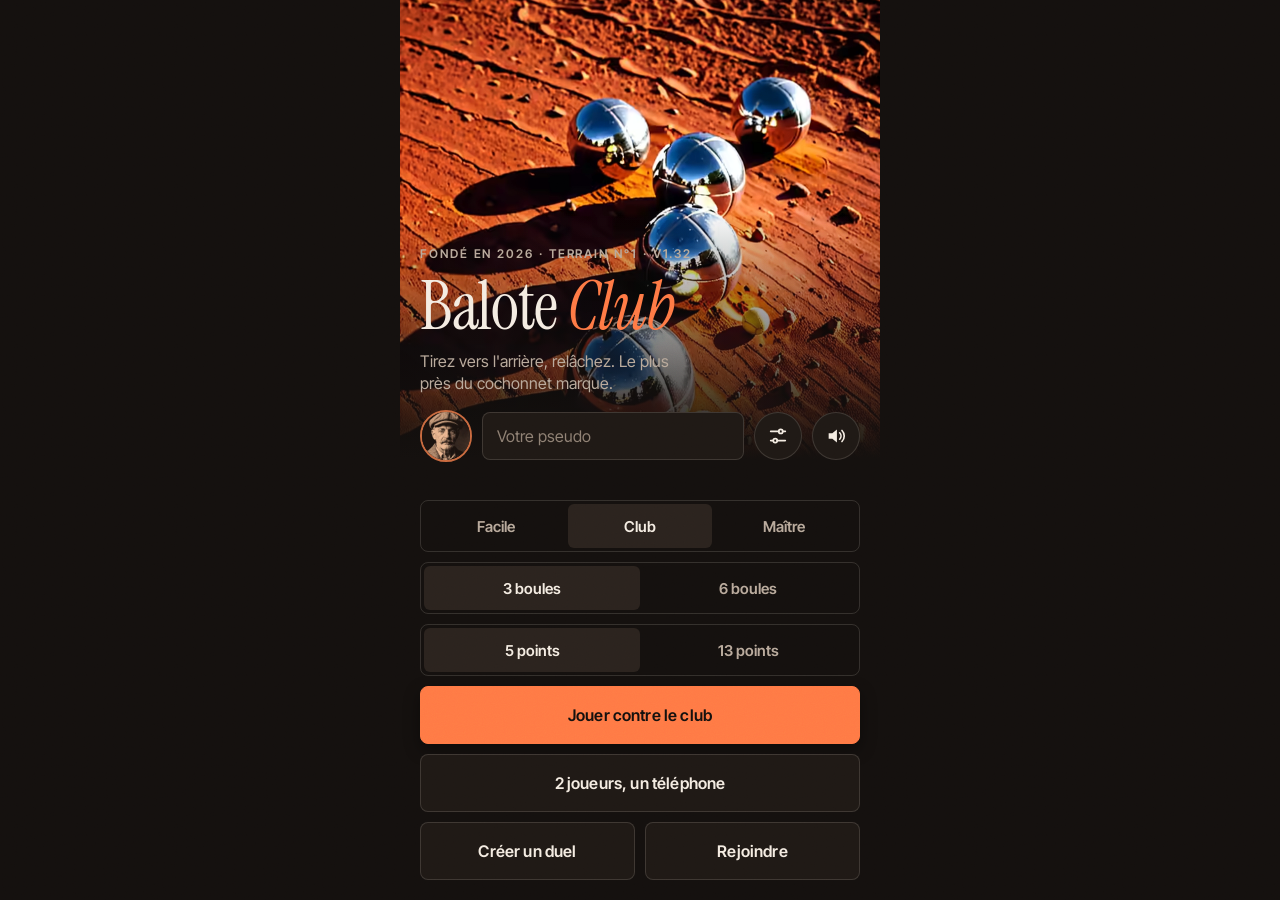
==== commit 7fc9ccc2: "Roulage : écarts nets entre lisse/terre/gravier ; version affichée dans le menu (v1.32) Co-Authored-" ====
--- a/index.html
+++ b/index.html
@@ -29,7 +29,7 @@
         <img src="assets/img/hero-1080.webp" width="1080" height="1350" alt="Trois boules et un cochonnet sur l'argile, en lumière rasante de fin de journée" loading="eager" fetchpriority="high" decoding="async">
       </picture>
       <div class="menu-corps">
-        <p class="surtitre">Fondé en 2026 · Terrain n°1</p>
+        <p class="surtitre">Fondé en 2026 · Terrain n°1 · <span id="version"></span></p>
         <h1 id="titre-menu" class="titre">Balote <em>Club</em></h1>
         <p class="accroche">Tirez vers l'arrière, relâchez. Le plus près du cochonnet marque.</p>
 
@@ -137,6 +137,9 @@
         <p id="score-live" class="sr" aria-live="polite"></p>
         <div class="bas">
           <p id="bandeau" class="bandeau" aria-live="assertive">À vous de jouer</p>
+          <button type="button" class="icone-btn icone-btn--sombre" id="btn-observer" aria-pressed="false" aria-label="Observer le terrain : déplacer et zoomer la vue">
+            <svg viewBox="0 0 24 24" width="20" height="20" aria-hidden="true"><path d="M2 12s3.6-6.5 10-6.5S22 12 22 12s-3.6 6.5-10 6.5S2 12 2 12z" fill="none" stroke="currentColor" stroke-width="1.8" stroke-linejoin="round"/><circle cx="12" cy="12" r="3" fill="currentColor"/></svg>
+          </button>
           <button type="button" class="icone-btn icone-btn--sombre" id="btn-quitter" aria-label="Quitter la partie">
             <svg viewBox="0 0 24 24" width="20" height="20" aria-hidden="true"><path d="M6 6l12 12M18 6L6 18" stroke="currentColor" stroke-width="2" stroke-linecap="round"/></svg>
           </button>
@@ -191,7 +194,7 @@
       <p class="reglage-aide" id="compte-etat">Sans réservation, votre pseudo est libre tant que personne ne l'a réservé.</p>
       <form id="form-reserver" class="form-compte" autocomplete="off">
         <label class="sr" for="mdp-reserver">Mot de passe</label>
-        <input id="mdp-reserver" type="password" minlength="4" maxlength="64" autocomplete="new-password" placeholder="Mot de passe (4 caractères minimum)" required>
+        <input id="mdp-reserver" type="password" minlength="8" maxlength="64" autocomplete="new-password" placeholder="Mot de passe (8 caractères minimum)" required>
         <button type="submit" class="btn btn--plein" id="btn-reserver">Réserver mon pseudo</button>
       </form>
       <details class="deja" id="bloc-connexion">
@@ -241,6 +244,11 @@
       <select id="reglage-piste" class="liste"></select>
       <p class="reglage-aide" id="piste-en-cours">Six ambiances chill, enchaînées ou au choix.</p>
     </div>
+    <div class="reglage">
+      <p class="reglage-nom">Effets sonores</p>
+      <button type="button" class="btn" id="btn-test-son">Tester le son</button>
+      <p class="reglage-aide" id="diag-son" role="status"></p>
+    </div>
     <p class="reglage-aide">Les duels en ligne utilisent toujours Terre, 30 % de cailloux et la longueur normale.</p>
     <button type="button" class="btn btn--plein" id="btn-fermer-reglages">Fermer</button>
   </dialog>
--- a/css/app.css
+++ b/css/app.css
@@ -287,6 +287,9 @@
 .grille-avatars button[aria-pressed="true"] { border-color: var(--braise); }
 .grille-avatars img { width: 100%; height: 100%; object-fit: cover; }
 
+/* Observation : bouton actif */
+#btn-observer[aria-pressed="true"] { background: var(--braise); color: var(--espresso); }
+
 /* Profil */
 .dialogue--profil { max-height: 92vh; overflow-y: auto; }
 .form-compte { display: flex; flex-direction: column; gap: 8px; }
